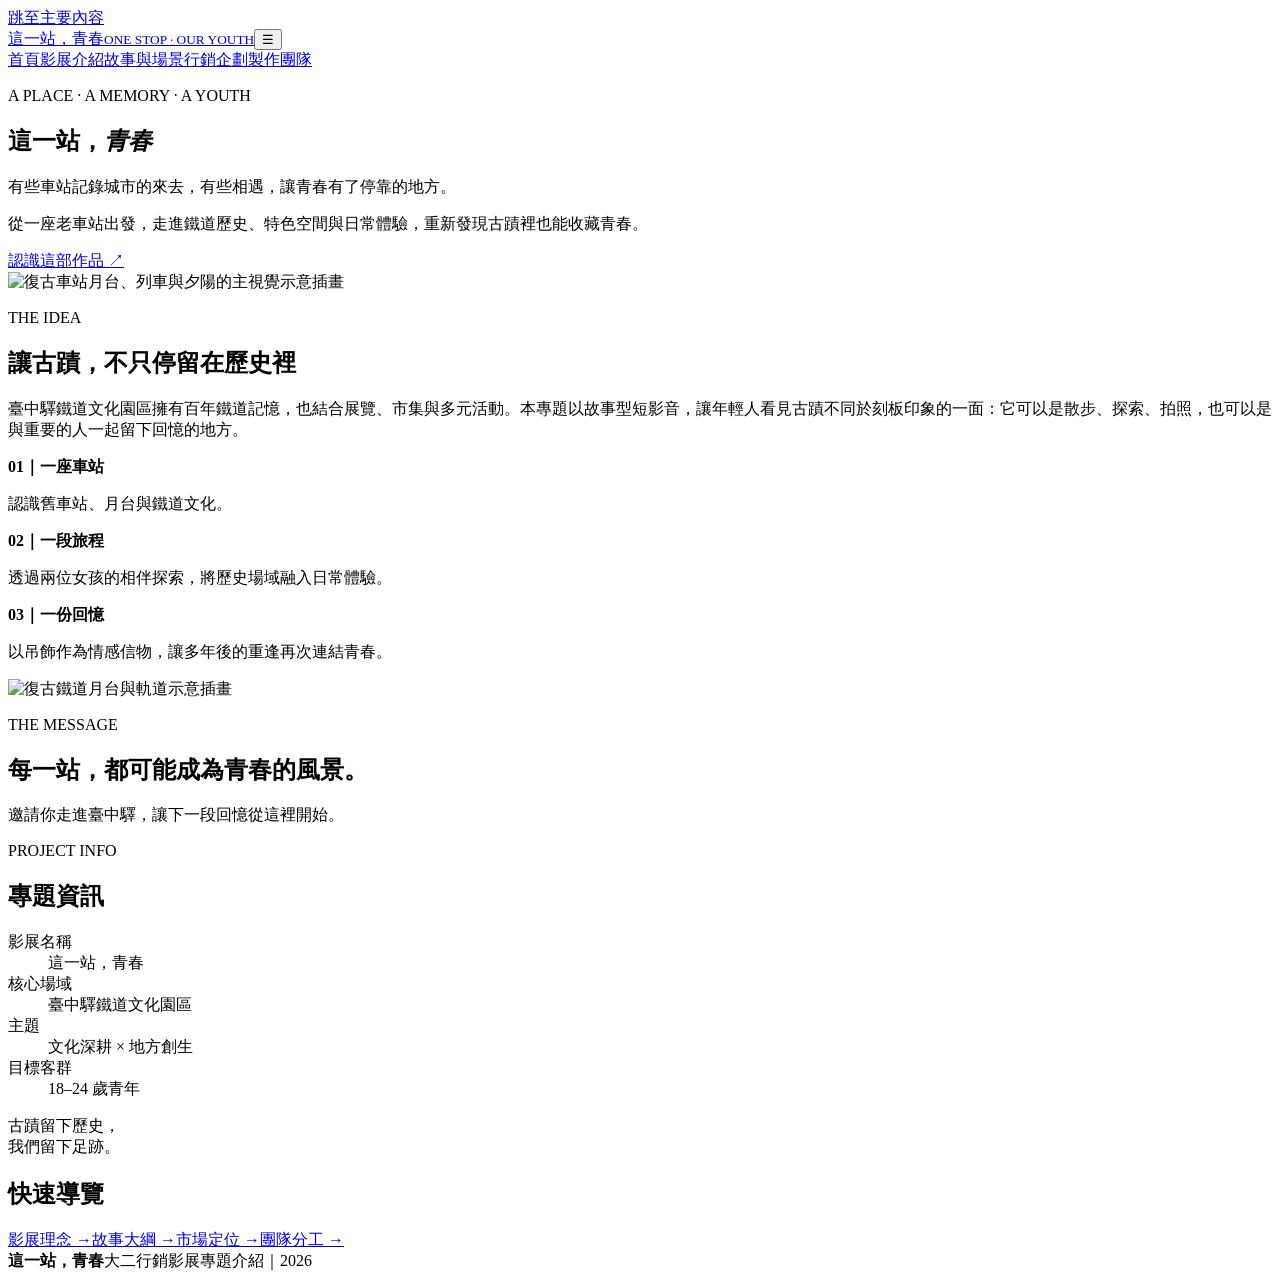
==== film-festival-2026/index.html @ 5089c1f8 "Add 這一站，青春 website index.html" ====
<!doctype html><html lang="zh-Hant"><head><meta charset="utf-8"><meta name="viewport" content="width=device-width,initial-scale=1"><title>首頁｜這一站，青春</title><meta name="description" content="以青春故事重新認識臺中驛鐵道文化園區，讓古蹟成為保存同行回憶的城市場域。"><meta name="keywords" content="這一站青春,行銷影展,臺中驛鐵道文化園區,鐵道文化,青春回憶,地方創生"><meta name="author" content="曾苡瑄"><meta name="robots" content="index,follow"><meta property="og:type" content="website"><meta property="og:title" content="首頁｜這一站，青春"><meta property="og:description" content="以青春故事重新認識臺中驛鐵道文化園區，讓古蹟成為保存同行回憶的城市場域。"><meta property="og:locale" content="zh_TW"><link rel="icon" href="images/favicon.svg"><link rel="stylesheet" href="css/base.css"><link rel="stylesheet" href="css/layout.css"><link rel="stylesheet" href="css/components.css"><link rel="stylesheet" href="css/rwd.css"></head><body><a class="skip" href="#main">跳至主要內容</a><header class="top"><a class="brand" href="index.html">這一站，青春<small>ONE STOP · OUR YOUTH</small></a><button class="toggle" aria-label="開啟導覽選單" aria-expanded="false">☰</button><nav><a href="index.html">首頁</a><a href="project.html">影展介紹</a><a href="story.html">故事與場景</a><a href="marketing.html">行銷企劃</a><a href="team.html">製作團隊</a></nav></header><div class="container"><main id="main"><section class="hero"><div><p class="eyebrow">A PLACE · A MEMORY · A YOUTH</p><h1>這一站，<em>青春</em></h1><p class="lead">有些車站記錄城市的來去，有些相遇，讓青春有了停靠的地方。</p><p>從一座老車站出發，走進鐵道歷史、特色空間與日常體驗，重新發現古蹟裡也能收藏青春。</p><a class="button" href="project.html">認識這部作品 ↗</a></div><img src="images/hero.svg" alt="復古車站月台、列車與夕陽的主視覺示意插畫"></section><section class="section"><p class="eyebrow">THE IDEA</p><h2>讓古蹟，不只停留在歷史裡</h2><p>臺中驛鐵道文化園區擁有百年鐵道記憶，也結合展覽、市集與多元活動。本專題以故事型短影音，讓年輕人看見古蹟不同於刻板印象的一面：它可以是散步、探索、拍照，也可以是與重要的人一起留下回憶的地方。</p><div class="cards"><article><b>01｜一座車站</b><p>認識舊車站、月台與鐵道文化。</p></article><article><b>02｜一段旅程</b><p>透過兩位女孩的相伴探索，將歷史場域融入日常體驗。</p></article><article><b>03｜一份回憶</b><p>以吊飾作為情感信物，讓多年後的重逢再次連結青春。</p></article></div></section><section class="photo"><img src="images/platform.svg" alt="復古鐵道月台與軌道示意插畫"><div><p class="eyebrow">THE MESSAGE</p><h2>每一站，都可能成為青春的風景。</h2><p>邀請你走進臺中驛，讓下一段回憶從這裡開始。</p></div></section></main><aside class="sidebar"><section class="sidebox"><p class="eyebrow">PROJECT INFO</p><h2>專題資訊</h2><dl><dt>影展名稱</dt><dd>這一站，青春</dd><dt>核心場域</dt><dd>臺中驛鐵道文化園區</dd><dt>主題</dt><dd>文化深耕 × 地方創生</dd><dt>目標客群</dt><dd>18–24 歲青年</dd></dl></section><section class="sidebox quote">古蹟留下歷史，<br>我們留下足跡。</section><section class="sidebox"><h2>快速導覽</h2><a href="project.html">影展理念 →</a><a href="story.html">故事大綱 →</a><a href="marketing.html">市場定位 →</a><a href="team.html">團隊分工 →</a></section></aside></div><footer><b>這一站，青春</b><span>大二行銷影展專題介紹｜2026</span></footer><script src="js/nav.js" defer></script></body></html>
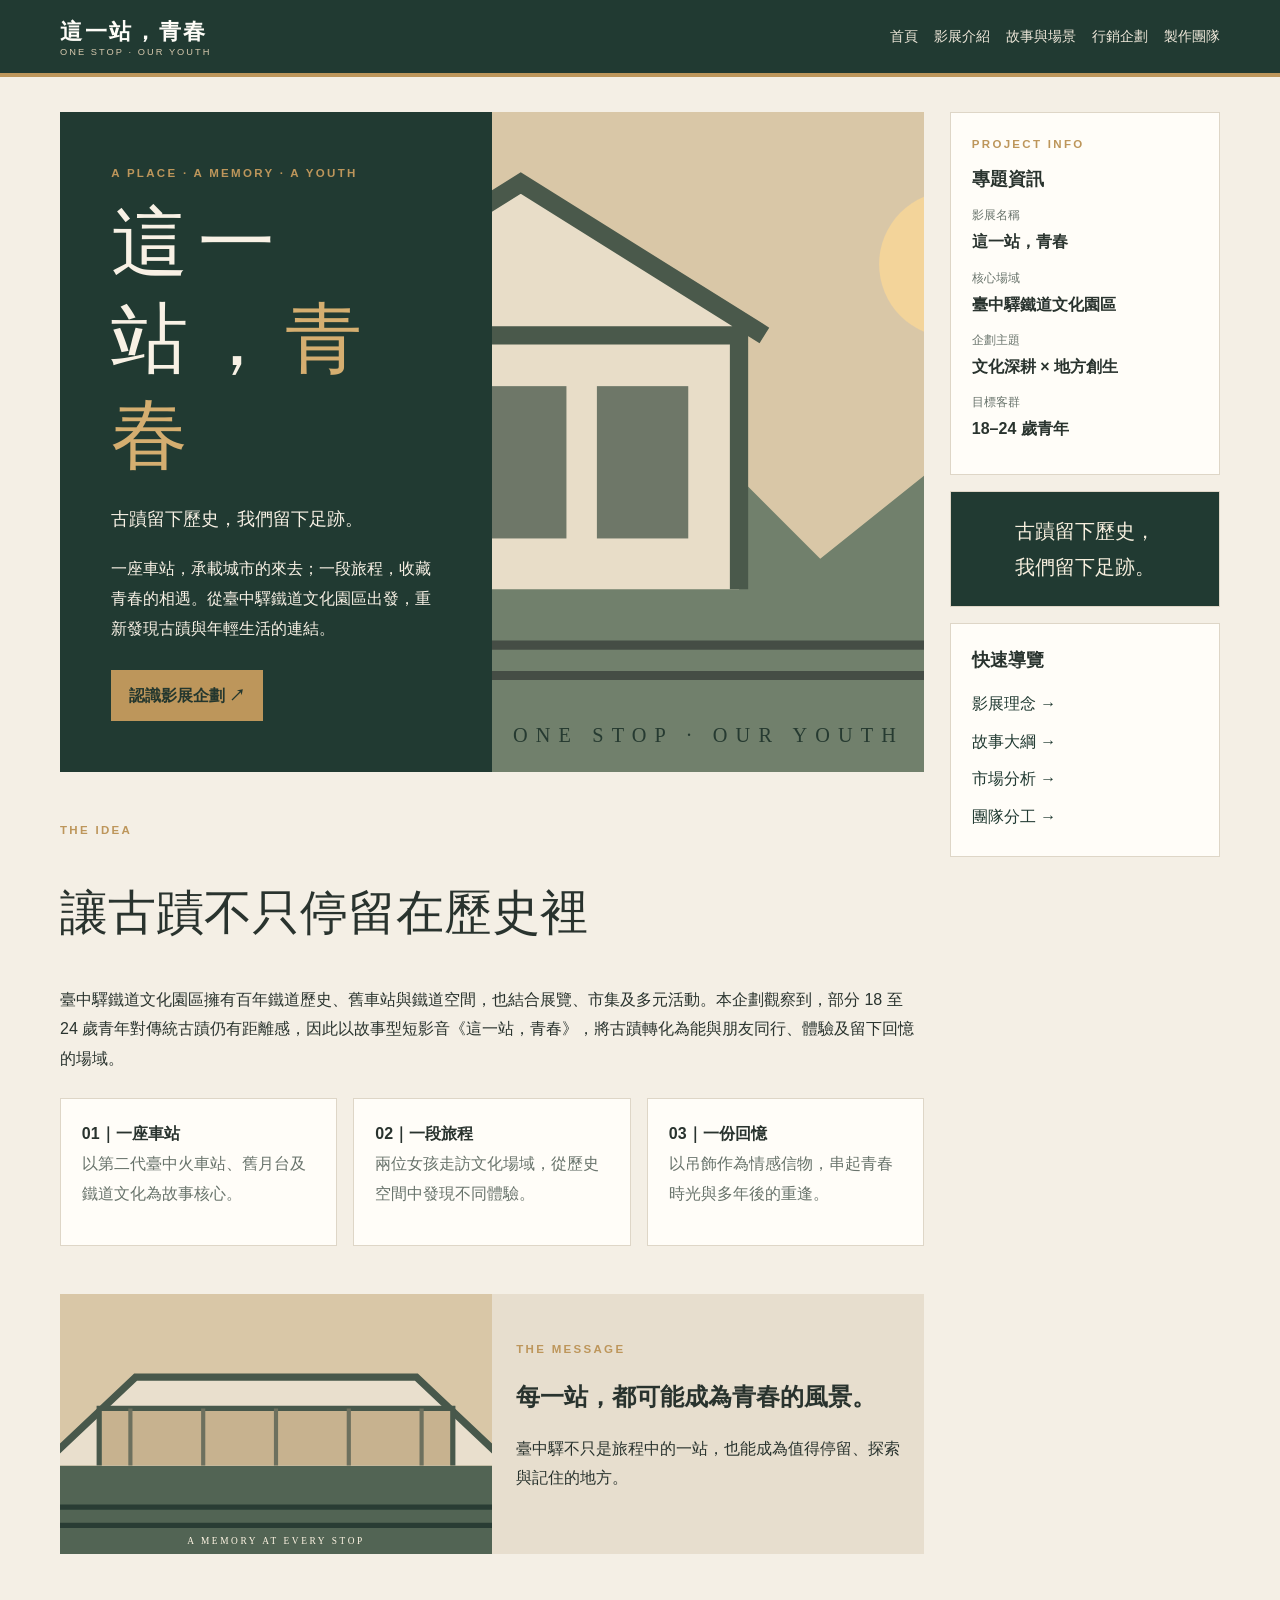
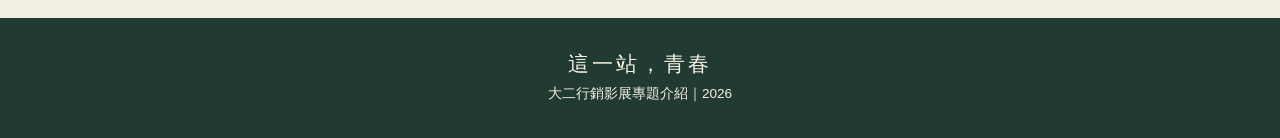
==== commit d86833ca: "Update film festival site content to match proposal" ====
--- a/film-festival-2026/index.html
+++ b/film-festival-2026/index.html
@@ -1 +1,24 @@
-<!doctype html><html lang="zh-Hant"><head><meta charset="utf-8"><meta name="viewport" content="width=device-width,initial-scale=1"><title>首頁｜這一站，青春</title><meta name="description" content="以青春故事重新認識臺中驛鐵道文化園區，讓古蹟成為保存同行回憶的城市場域。"><meta name="keywords" content="這一站青春,行銷影展,臺中驛鐵道文化園區,鐵道文化,青春回憶,地方創生"><meta name="author" content="曾苡瑄"><meta name="robots" content="index,follow"><meta property="og:type" content="website"><meta property="og:title" content="首頁｜這一站，青春"><meta property="og:description" content="以青春故事重新認識臺中驛鐵道文化園區，讓古蹟成為保存同行回憶的城市場域。"><meta property="og:locale" content="zh_TW"><link rel="icon" href="images/favicon.svg"><link rel="stylesheet" href="css/base.css"><link rel="stylesheet" href="css/layout.css"><link rel="stylesheet" href="css/components.css"><link rel="stylesheet" href="css/rwd.css"></head><body><a class="skip" href="#main">跳至主要內容</a><header class="top"><a class="brand" href="index.html">這一站，青春<small>ONE STOP · OUR YOUTH</small></a><button class="toggle" aria-label="開啟導覽選單" aria-expanded="false">☰</button><nav><a href="index.html">首頁</a><a href="project.html">影展介紹</a><a href="story.html">故事與場景</a><a href="marketing.html">行銷企劃</a><a href="team.html">製作團隊</a></nav></header><div class="container"><main id="main"><section class="hero"><div><p class="eyebrow">A PLACE · A MEMORY · A YOUTH</p><h1>這一站，<em>青春</em></h1><p class="lead">有些車站記錄城市的來去，有些相遇，讓青春有了停靠的地方。</p><p>從一座老車站出發，走進鐵道歷史、特色空間與日常體驗，重新發現古蹟裡也能收藏青春。</p><a class="button" href="project.html">認識這部作品 ↗</a></div><img src="images/hero.svg" alt="復古車站月台、列車與夕陽的主視覺示意插畫"></section><section class="section"><p class="eyebrow">THE IDEA</p><h2>讓古蹟，不只停留在歷史裡</h2><p>臺中驛鐵道文化園區擁有百年鐵道記憶，也結合展覽、市集與多元活動。本專題以故事型短影音，讓年輕人看見古蹟不同於刻板印象的一面：它可以是散步、探索、拍照，也可以是與重要的人一起留下回憶的地方。</p><div class="cards"><article><b>01｜一座車站</b><p>認識舊車站、月台與鐵道文化。</p></article><article><b>02｜一段旅程</b><p>透過兩位女孩的相伴探索，將歷史場域融入日常體驗。</p></article><article><b>03｜一份回憶</b><p>以吊飾作為情感信物，讓多年後的重逢再次連結青春。</p></article></div></section><section class="photo"><img src="images/platform.svg" alt="復古鐵道月台與軌道示意插畫"><div><p class="eyebrow">THE MESSAGE</p><h2>每一站，都可能成為青春的風景。</h2><p>邀請你走進臺中驛，讓下一段回憶從這裡開始。</p></div></section></main><aside class="sidebar"><section class="sidebox"><p class="eyebrow">PROJECT INFO</p><h2>專題資訊</h2><dl><dt>影展名稱</dt><dd>這一站，青春</dd><dt>核心場域</dt><dd>臺中驛鐵道文化園區</dd><dt>主題</dt><dd>文化深耕 × 地方創生</dd><dt>目標客群</dt><dd>18–24 歲青年</dd></dl></section><section class="sidebox quote">古蹟留下歷史，<br>我們留下足跡。</section><section class="sidebox"><h2>快速導覽</h2><a href="project.html">影展理念 →</a><a href="story.html">故事大綱 →</a><a href="marketing.html">市場定位 →</a><a href="team.html">團隊分工 →</a></section></aside></div><footer><b>這一站，青春</b><span>大二行銷影展專題介紹｜2026</span></footer><script src="js/nav.js" defer></script></body></html>+<!doctype html>
+<html lang="zh-Hant">
+<head>
+<meta charset="utf-8"><meta name="viewport" content="width=device-width,initial-scale=1">
+<title>首頁｜這一站，青春</title>
+<meta name="description" content="從臺中驛鐵道文化園區出發，以青春故事重新認識古蹟，讓歷史場域成為同行回憶的載體。">
+<meta name="keywords" content="這一站青春,行銷影展,臺中驛鐵道文化園區,青春回憶,鐵道文化,文化資產,青年行銷">
+<meta name="author" content="曾苡瑄"><meta name="robots" content="index,follow">
+<meta property="og:type" content="website"><meta property="og:title" content="首頁｜這一站，青春"><meta property="og:description" content="從臺中驛鐵道文化園區出發，以青春故事重新認識古蹟，讓歷史場域成為同行回憶的載體。"><meta property="og:locale" content="zh_TW">
+<link rel="icon" href="images/favicon.svg"><link rel="stylesheet" href="css/base.css"><link rel="stylesheet" href="css/layout.css"><link rel="stylesheet" href="css/components.css"><link rel="stylesheet" href="css/rwd.css">
+</head>
+<body><a class="skip" href="#main">跳至主要內容</a>
+<header class="top"><a class="brand" href="index.html">這一站，青春<small>ONE STOP · OUR YOUTH</small></a><button class="toggle" aria-label="開啟導覽選單" aria-expanded="false">☰</button>
+<nav><a href="index.html">首頁</a><a href="project.html">影展介紹</a><a href="story.html">故事與場景</a><a href="marketing.html">行銷企劃</a><a href="team.html">製作團隊</a></nav></header>
+<div class="container"><main id="main">
+<section class="hero"><div><p class="eyebrow">A PLACE · A MEMORY · A YOUTH</p><h1>這一站，<em>青春</em></h1><p class="lead">古蹟留下歷史，我們留下足跡。</p><p>一座車站，承載城市的來去；一段旅程，收藏青春的相遇。從臺中驛鐵道文化園區出發，重新發現古蹟與年輕生活的連結。</p><a class="button" href="project.html">認識影展企劃 ↗</a></div><img src="images/hero.svg" alt="復古車站月台、列車與夕陽的主視覺示意插畫"></section>
+<section class="section"><p class="eyebrow">THE IDEA</p><h2>讓古蹟不只停留在歷史裡</h2><p>臺中驛鐵道文化園區擁有百年鐵道歷史、舊車站與鐵道空間，也結合展覽、市集及多元活動。本企劃觀察到，部分 18 至 24 歲青年對傳統古蹟仍有距離感，因此以故事型短影音《這一站，青春》，將古蹟轉化為能與朋友同行、體驗及留下回憶的場域。</p>
+<div class="cards"><article><b>01｜一座車站</b><p>以第二代臺中火車站、舊月台及鐵道文化為故事核心。</p></article><article><b>02｜一段旅程</b><p>兩位女孩走訪文化場域，從歷史空間中發現不同體驗。</p></article><article><b>03｜一份回憶</b><p>以吊飾作為情感信物，串起青春時光與多年後的重逢。</p></article></div></section>
+<section class="photo"><img src="images/platform.svg" alt="復古鐵道月台與軌道示意插畫"><div><p class="eyebrow">THE MESSAGE</p><h2>每一站，都可能成為青春的風景。</h2><p>臺中驛不只是旅程中的一站，也能成為值得停留、探索與記住的地方。</p></div></section>
+</main><aside class="sidebar">
+<section class="sidebox"><p class="eyebrow">PROJECT INFO</p><h2>專題資訊</h2><dl><dt>影展名稱</dt><dd>這一站，青春</dd><dt>核心場域</dt><dd>臺中驛鐵道文化園區</dd><dt>企劃主題</dt><dd>文化深耕 × 地方創生</dd><dt>目標客群</dt><dd>18–24 歲青年</dd></dl></section>
+<section class="sidebox quote">古蹟留下歷史，<br>我們留下足跡。</section>
+<section class="sidebox"><h2>快速導覽</h2><a href="project.html">影展理念 →</a><a href="story.html">故事大綱 →</a><a href="marketing.html">市場分析 →</a><a href="team.html">團隊分工 →</a></section>
+</aside></div><footer><b>這一站，青春</b><span>大二行銷影展專題介紹｜2026</span></footer><script src="js/nav.js" defer></script></body></html>
--- a/film-festival-2026/css/base.css
+++ b/film-festival-2026/css/base.css
@@ -0,0 +1 @@
+:root{--forest:#213a32;--gold:#bd965b;--cream:#f4efe5;--paper:#fffdf8;--ink:#29332e;--muted:#68736b;--line:#ded6c7}*{box-sizing:border-box}html{scroll-behavior:smooth}body{margin:0;background:var(--cream);color:var(--ink);font:16px/1.85 "Noto Sans TC","Microsoft JhengHei",sans-serif}a{color:inherit;text-decoration:none}img{display:block;max-width:100%;height:auto}h1,h2,h3{line-height:1.4}p{margin-top:0}.skip{position:absolute;left:-9999px;top:0;background:white;padding:.5rem;z-index:99}.skip:focus{left:1rem}:focus-visible{outline:3px solid var(--gold);outline-offset:3px}
--- a/film-festival-2026/css/layout.css
+++ b/film-festival-2026/css/layout.css
@@ -0,0 +1 @@
+.top{background:var(--forest);color:#fffdf8;display:flex;align-items:center;justify-content:space-between;gap:2rem;padding:1rem max(22px,calc((100% - 1160px)/2));border-bottom:4px solid var(--gold)}.brand{font:700 1.4rem "Noto Serif TC",serif;letter-spacing:.12em}.brand small{display:block;font:.58rem sans-serif;letter-spacing:.22em;color:#d6c8ad}.top nav{display:flex;gap:1rem}.top nav a{font-size:.9rem;color:#eee7d9}.top nav a:hover{color:#e2bc7b}.toggle{display:none}.container{width:min(1160px,calc(100% - 44px));margin:2.2rem auto 4rem;display:grid;grid-template-columns:minmax(0,1fr) 270px;gap:1.6rem;align-items:start}main{min-width:0}.sidebar{display:grid;gap:1rem;position:sticky;top:1rem}.sidebox{background:var(--paper);border:1px solid var(--line);padding:1.3rem}.sidebox h2{font-size:1.1rem;margin:.2rem 0 .8rem}.sidebox a{display:block;padding:.25rem 0;color:var(--forest)}.sidebox dl{margin:0}.sidebox dt{font-size:.78rem;color:var(--muted)}.sidebox dd{margin:0 0 .6rem;font-weight:600}.quote{background:var(--forest);color:#f8f0df;font:1.25rem/1.8 "Noto Serif TC",serif;text-align:center}footer{background:var(--forest);color:#f7f1e5;text-align:center;padding:2rem 1rem;display:grid;gap:.2rem}footer b{font:1.3rem "Noto Serif TC",serif;letter-spacing:.15em}footer span{font-size:.85rem}
--- a/film-festival-2026/css/components.css
+++ b/film-festival-2026/css/components.css
@@ -0,0 +1 @@
+.hero{display:grid;grid-template-columns:1fr 1fr;background:var(--forest);color:#f8f1e5;min-height:410px}.hero>div{padding:clamp(1.7rem,4vw,3.5rem)}.hero>img{width:100%;height:100%;object-fit:cover;min-height:340px}.eyebrow{font-size:.72rem;letter-spacing:.2em;color:var(--gold);font-weight:700}.hero h1{font:clamp(2.8rem,6vw,5rem)/1.25 "Noto Serif TC",serif;letter-spacing:.13em;margin:.5rem 0 1.2rem}.hero h1 em{font-style:normal;color:#d5ae70}.lead{font:1.1rem/1.9 "Noto Serif TC",serif}.button{display:inline-block;background:var(--gold);color:#24372e;padding:.65rem 1.1rem;margin-top:.7rem;font-weight:700}.section{padding:3rem 0}.section h2,.pagehead h1{font:clamp(2rem,4vw,3rem) "Noto Serif TC",serif}.cards{display:grid;grid-template-columns:repeat(3,1fr);gap:1rem;margin-top:1.5rem}.cards article{background:var(--paper);border:1px solid var(--line);padding:1.3rem}.cards p{color:var(--muted)}.photo,.location{display:grid;grid-template-columns:1fr 1fr;background:#e7dece;align-items:center}.photo img,.location img{width:100%;height:260px;object-fit:cover}.photo div,.location div{padding:1.5rem}.card{background:var(--paper);border:1px solid var(--line);padding:clamp(1.3rem,3vw,2rem);margin-bottom:1.2rem;box-shadow:0 12px 30px #213a320c}.card h2{font:1.55rem "Noto Serif TC",serif}.card p{color:#4f5b53}.card blockquote,blockquote{margin:1.2rem 0 0;padding:1rem 1.3rem;border-left:4px solid var(--gold);background:#f1eadc;color:var(--forest);font:1.2rem/1.8 "Noto Serif TC",serif}.pagehead{padding:1.5rem 0 2rem}.pagehead h1{margin:.2rem 0}.pagehead>p:last-child{color:var(--muted)}.swot,.team{display:grid;grid-template-columns:1fr 1fr;gap:.8rem}.swot>div,.team>div{padding:1rem;background:#eee8dc;border-top:3px solid var(--gold)}.swot p,.team p{font-size:.9rem;margin:.4rem 0;color:var(--muted)}.stat{display:flex;align-items:baseline;gap:1rem;color:var(--forest)}.stat strong{font:3rem Georgia}.highlight{background:#e8decb;padding:1rem;border-left:4px solid var(--gold)}
--- a/film-festival-2026/css/rwd.css
+++ b/film-festival-2026/css/rwd.css
@@ -0,0 +1 @@
+@media(max-width:900px){.container{grid-template-columns:minmax(0,1fr) 230px;gap:1rem}.top nav{gap:.65rem}.top nav a{font-size:.82rem}.cards{grid-template-columns:1fr 1fr}}@media(max-width:700px){.top{flex-wrap:wrap;padding:1rem}.toggle{display:block;background:transparent;border:1px solid #d5c9b3;color:white;padding:.45rem .7rem}.top nav{display:none;flex-basis:100%;flex-direction:column;gap:.25rem;padding:.5rem 0}.top nav.open{display:flex}.container{width:calc(100% - 24px);margin:1rem auto 2rem;grid-template-columns:1fr}.sidebar{position:static;grid-row:2}.hero{grid-template-columns:1fr}.hero>img{min-height:230px;max-height:280px}.hero>div{padding:1.6rem}.hero h1{font-size:2.8rem}.section{padding:2rem 0}.cards,.swot,.team{grid-template-columns:1fr}.photo,.location{grid-template-columns:1fr}.photo img,.location img{height:210px}.pagehead h1{font-size:2.2rem}}
